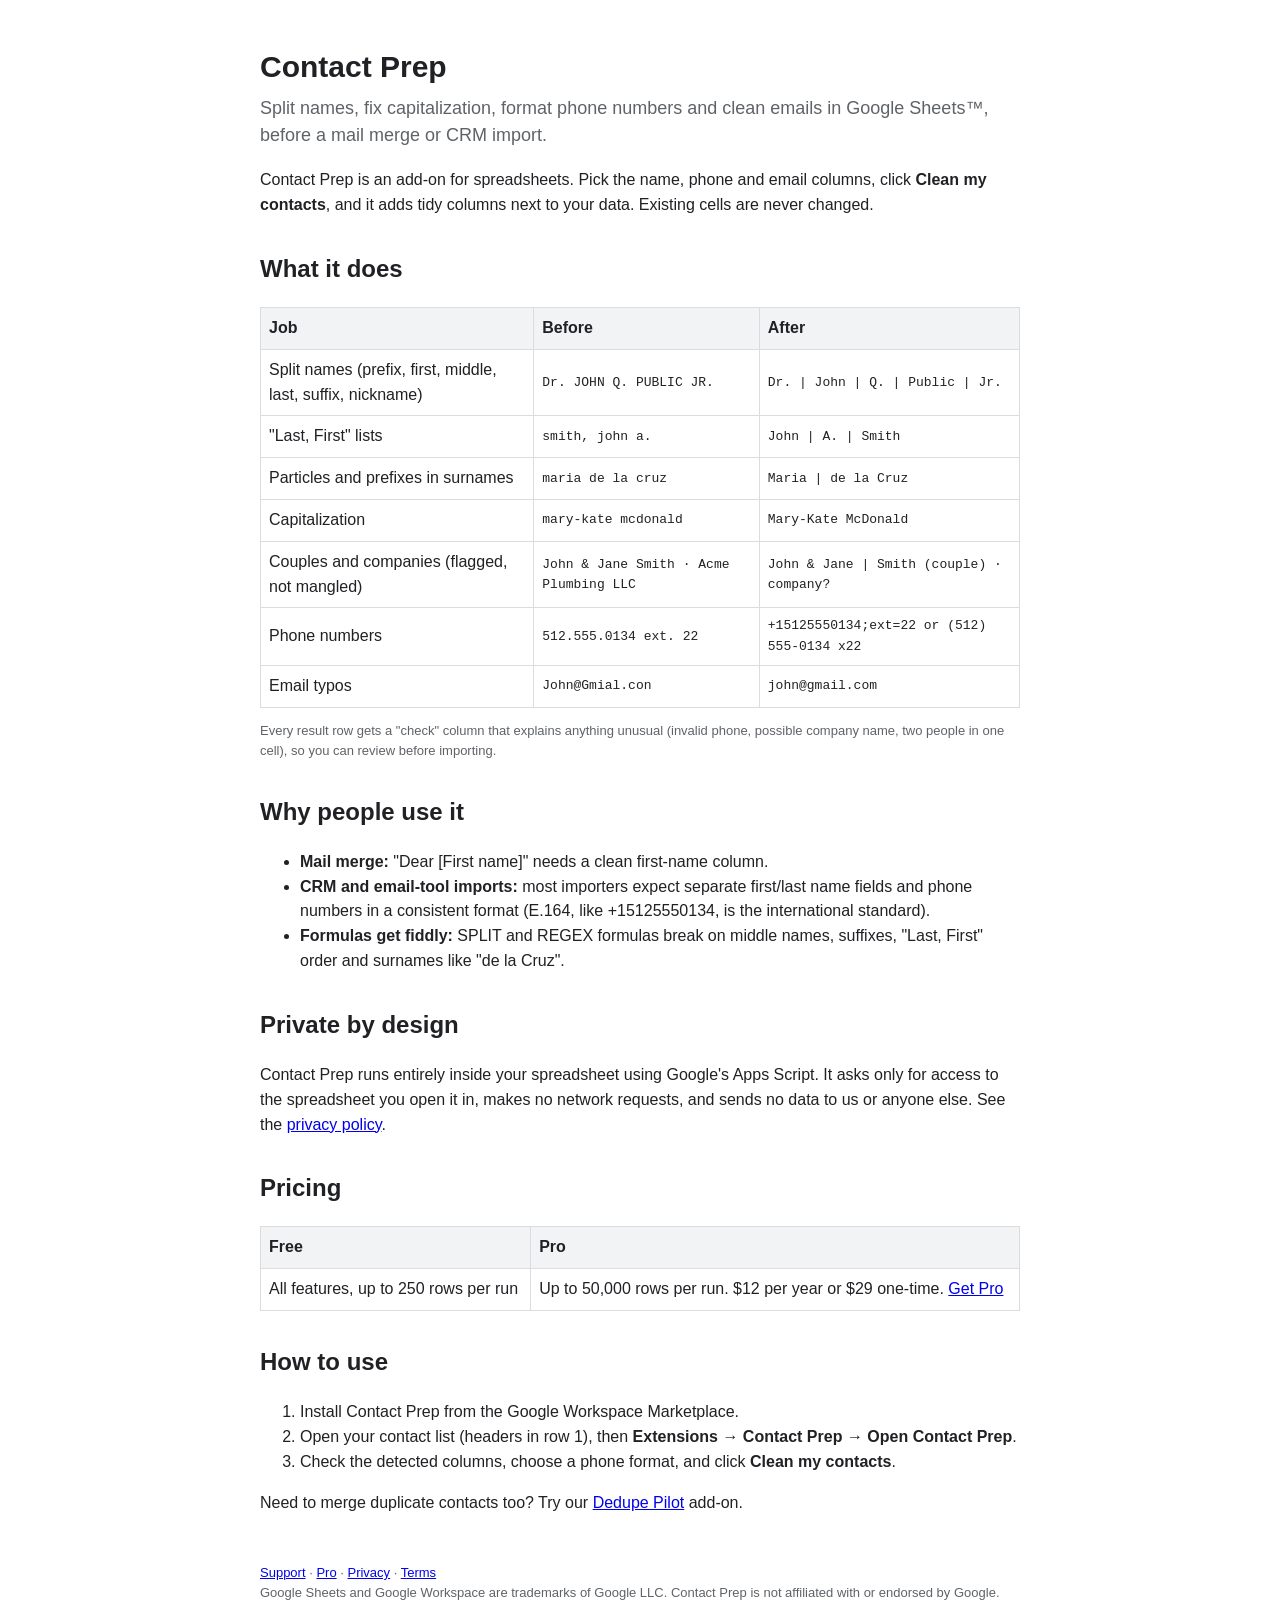
==== index.html @ f9db4678 "Contact Prep site" ====
<!doctype html><html lang="en"><head><meta charset="utf-8"><meta name="viewport" content="width=device-width,initial-scale=1">
<title>Contact Prep: split names and format phone numbers in Google Sheets</title>
<meta name="description" content="Split full names into first, middle and last, fix ALL CAPS names, format phone numbers to +1 or (555) style, and fix email typos in Google Sheets. Runs inside your spreadsheet; free up to 250 rows per run.">
<link rel="canonical" href="https://nxrivard-sudo.github.io/contact-prep/">
<link rel="stylesheet" href="style.css"></head><body>
<h1>Contact Prep</h1>
<p class="sub">Split names, fix capitalization, format phone numbers and clean emails in Google Sheets&trade;, before a mail merge or CRM import.</p>
<p>Contact Prep is an add-on for spreadsheets. Pick the name, phone and email columns, click <b>Clean my contacts</b>, and it adds tidy columns next to your data. Existing cells are never changed.</p>
<h2>What it does</h2>
<table class="grid"><tr><th>Job</th><th>Before</th><th>After</th></tr>
<tr><td>Split names (prefix, first, middle, last, suffix, nickname)</td><td>Dr. JOHN Q. PUBLIC JR.</td><td>Dr. | John | Q. | Public | Jr.</td></tr>
<tr><td>"Last, First" lists</td><td>smith, john a.</td><td>John | A. | Smith</td></tr>
<tr><td>Particles and prefixes in surnames</td><td>maria de la cruz</td><td>Maria | de la Cruz</td></tr>
<tr><td>Capitalization</td><td>mary-kate mcdonald</td><td>Mary-Kate McDonald</td></tr>
<tr><td>Couples and companies (flagged, not mangled)</td><td>John &amp; Jane Smith &middot; Acme Plumbing LLC</td><td>John &amp; Jane | Smith (couple) &middot; company?</td></tr>
<tr><td>Phone numbers</td><td>512.555.0134 ext. 22</td><td>+15125550134;ext=22 or (512) 555-0134 x22</td></tr>
<tr><td>Email typos</td><td>John@Gmial.con</td><td>john@gmail.com</td></tr></table>
<p class="note">Every result row gets a "check" column that explains anything unusual (invalid phone, possible company name, two people in one cell), so you can review before importing.</p>
<h2>Why people use it</h2>
<ul><li><b>Mail merge:</b> "Dear [First name]" needs a clean first-name column.</li>
<li><b>CRM and email-tool imports:</b> most importers expect separate first/last name fields and phone numbers in a consistent format (E.164, like +15125550134, is the international standard).</li>
<li><b>Formulas get fiddly:</b> SPLIT and REGEX formulas break on middle names, suffixes, "Last, First" order and surnames like "de la Cruz".</li></ul>
<h2>Private by design</h2>
<p>Contact Prep runs entirely inside your spreadsheet using Google's Apps Script. It asks only for access to the spreadsheet you open it in, makes no network requests, and sends no data to us or anyone else. See the <a href="privacy.html">privacy policy</a>.</p>
<h2>Pricing</h2>
<table><tr><th>Free</th><th>Pro</th></tr><tr><td>All features, up to 250 rows per run</td><td>Up to 50,000 rows per run. $12 per year or $29 one-time. <a href="pro.html">Get Pro</a></td></tr></table>
<h2>How to use</h2>
<ol><li>Install Contact Prep from the Google Workspace Marketplace.</li>
<li>Open your contact list (headers in row 1), then <b>Extensions &rarr; Contact Prep &rarr; Open Contact Prep</b>.</li>
<li>Check the detected columns, choose a phone format, and click <b>Clean my contacts</b>.</li></ol>
<p>Need to merge duplicate contacts too? Try our <a href="https://nxrivard-sudo.github.io/dedupe-pilot/">Dedupe Pilot</a> add-on.</p>
<footer><a href="support.html">Support</a> &middot; <a href="pro.html">Pro</a> &middot; <a href="privacy.html">Privacy</a> &middot; <a href="terms.html">Terms</a><br>
Google Sheets and Google Workspace are trademarks of Google LLC. Contact Prep is not affiliated with or endorsed by Google.</footer>
</body></html>
---- style.css ----
body{font-family:-apple-system,Segoe UI,Roboto,Arial,sans-serif;max-width:760px;margin:0 auto;padding:24px;color:#202124;line-height:1.55}
h1{font-size:30px;margin-bottom:4px} h2{margin-top:32px} .sub{color:#5f6368;font-size:18px;margin-top:0}
.cta{display:inline-block;background:#1a73e8;color:#fff;padding:10px 18px;border-radius:6px;text-decoration:none;font-weight:600}
table{border-collapse:collapse;width:100%} td,th{border:1px solid #dadce0;padding:8px;text-align:left} th{background:#f1f3f4}
.note{color:#5f6368;font-size:13px} footer{margin-top:48px;font-size:13px;color:#5f6368}
pre,code{background:#f1f3f4;border-radius:4px;padding:1px 4px;font-size:13px} .ok{color:#137333} .flag{color:#b06000}
.grid td:nth-child(n+2){font-family:ui-monospace,Menlo,monospace;font-size:13px}
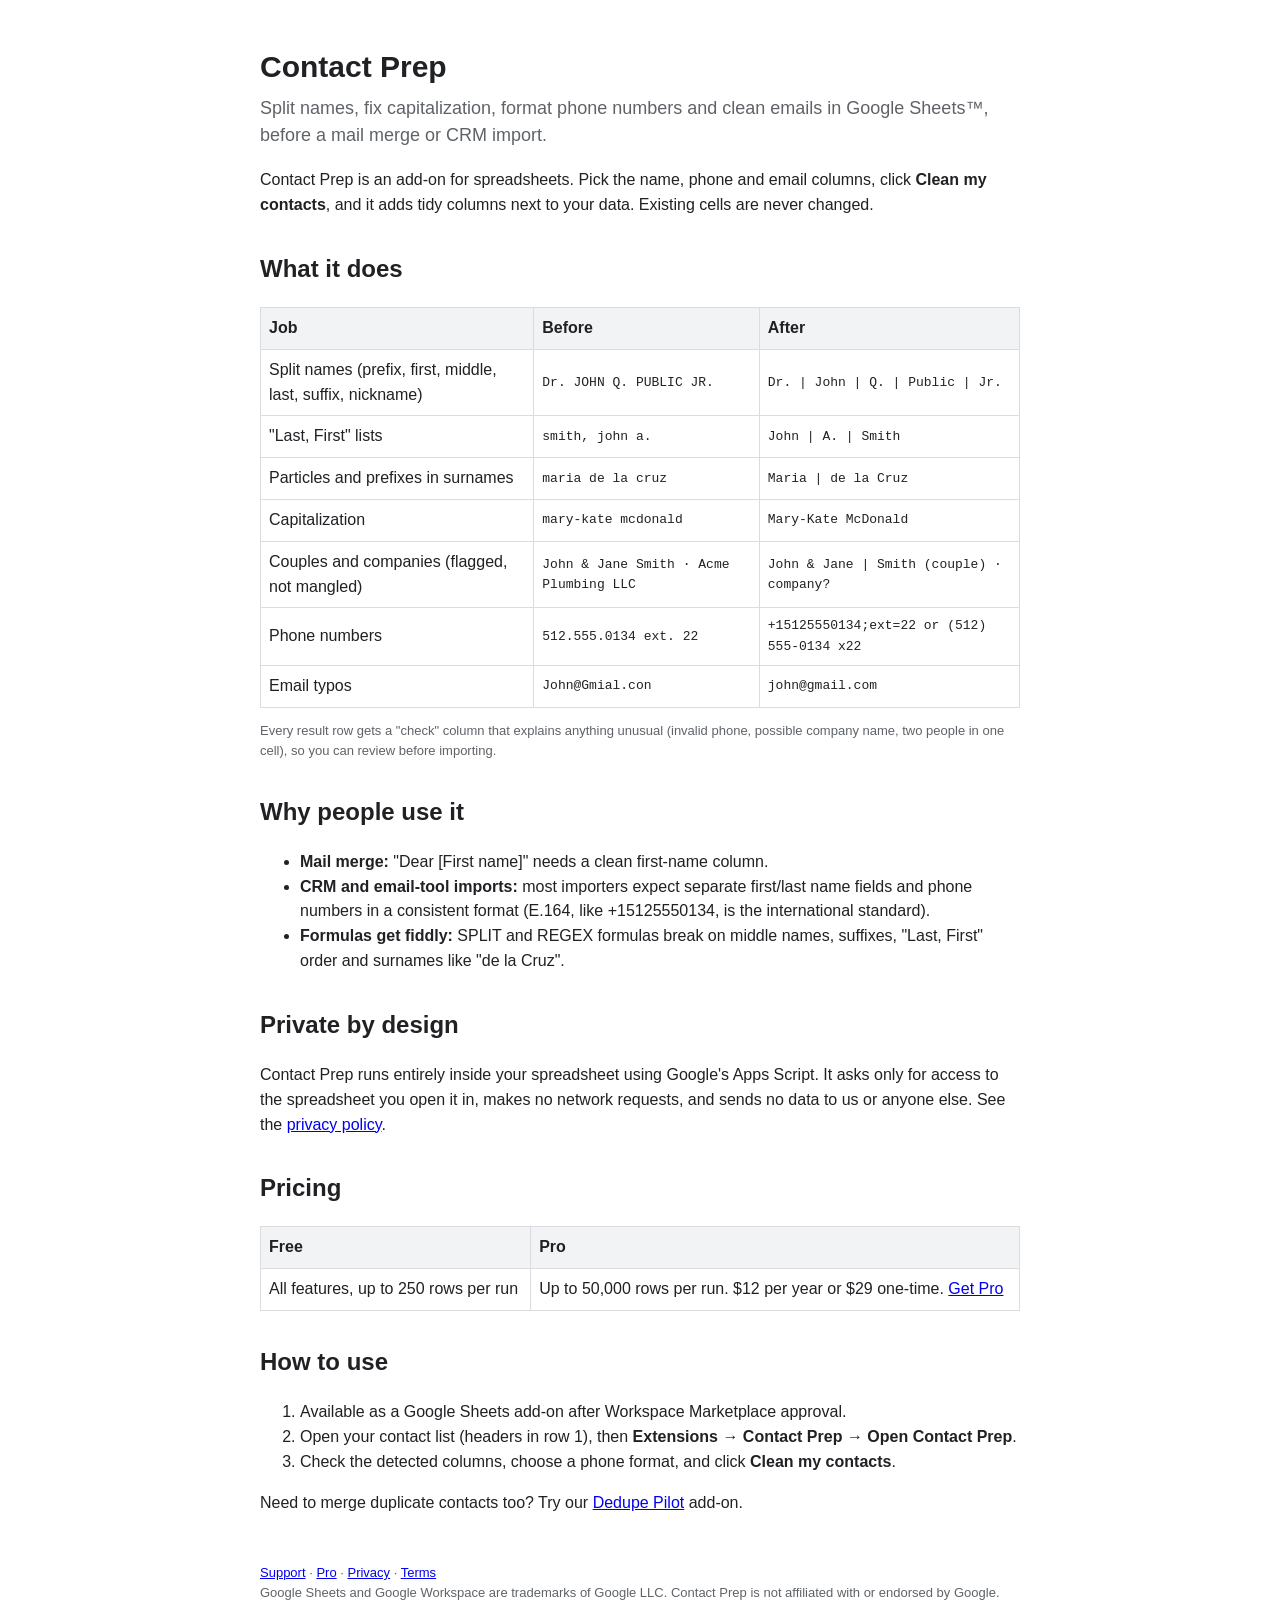
==== commit c1f2638a: "Scrub Marketplace install CTA pending OAuth verification (SEND exp-004-oauth-verify)" ====
--- a/index.html
+++ b/index.html
@@ -12,7 +12,7 @@
 <tr><td>"Last, First" lists</td><td>smith, john a.</td><td>John | A. | Smith</td></tr>
 <tr><td>Particles and prefixes in surnames</td><td>maria de la cruz</td><td>Maria | de la Cruz</td></tr>
 <tr><td>Capitalization</td><td>mary-kate mcdonald</td><td>Mary-Kate McDonald</td></tr>
-<tr><td>Couples and companies (flagged, not mangled)</td><td>John &amp; Jane Smith &middot; Acme Plumbing LLC</td><td>John &amp; Jane | Smith (couple) &middot; company?</td></tr>
+<tr><td>Couples and companies (flagged, not mangled)</td><td>John & Jane Smith &middot; Acme Plumbing LLC</td><td>John & Jane | Smith (couple) &middot; company?</td></tr>
 <tr><td>Phone numbers</td><td>512.555.0134 ext. 22</td><td>+15125550134;ext=22 or (512) 555-0134 x22</td></tr>
 <tr><td>Email typos</td><td>John@Gmial.con</td><td>john@gmail.com</td></tr></table>
 <p class="note">Every result row gets a "check" column that explains anything unusual (invalid phone, possible company name, two people in one cell), so you can review before importing.</p>
@@ -25,7 +25,7 @@
 <h2>Pricing</h2>
 <table><tr><th>Free</th><th>Pro</th></tr><tr><td>All features, up to 250 rows per run</td><td>Up to 50,000 rows per run. $12 per year or $29 one-time. <a href="pro.html">Get Pro</a></td></tr></table>
 <h2>How to use</h2>
-<ol><li>Install Contact Prep from the Google Workspace Marketplace.</li>
+<ol><li>Available as a Google Sheets add-on after Workspace Marketplace approval.</li>
 <li>Open your contact list (headers in row 1), then <b>Extensions &rarr; Contact Prep &rarr; Open Contact Prep</b>.</li>
 <li>Check the detected columns, choose a phone format, and click <b>Clean my contacts</b>.</li></ol>
 <p>Need to merge duplicate contacts too? Try our <a href="https://nxrivard-sudo.github.io/dedupe-pilot/">Dedupe Pilot</a> add-on.</p>
